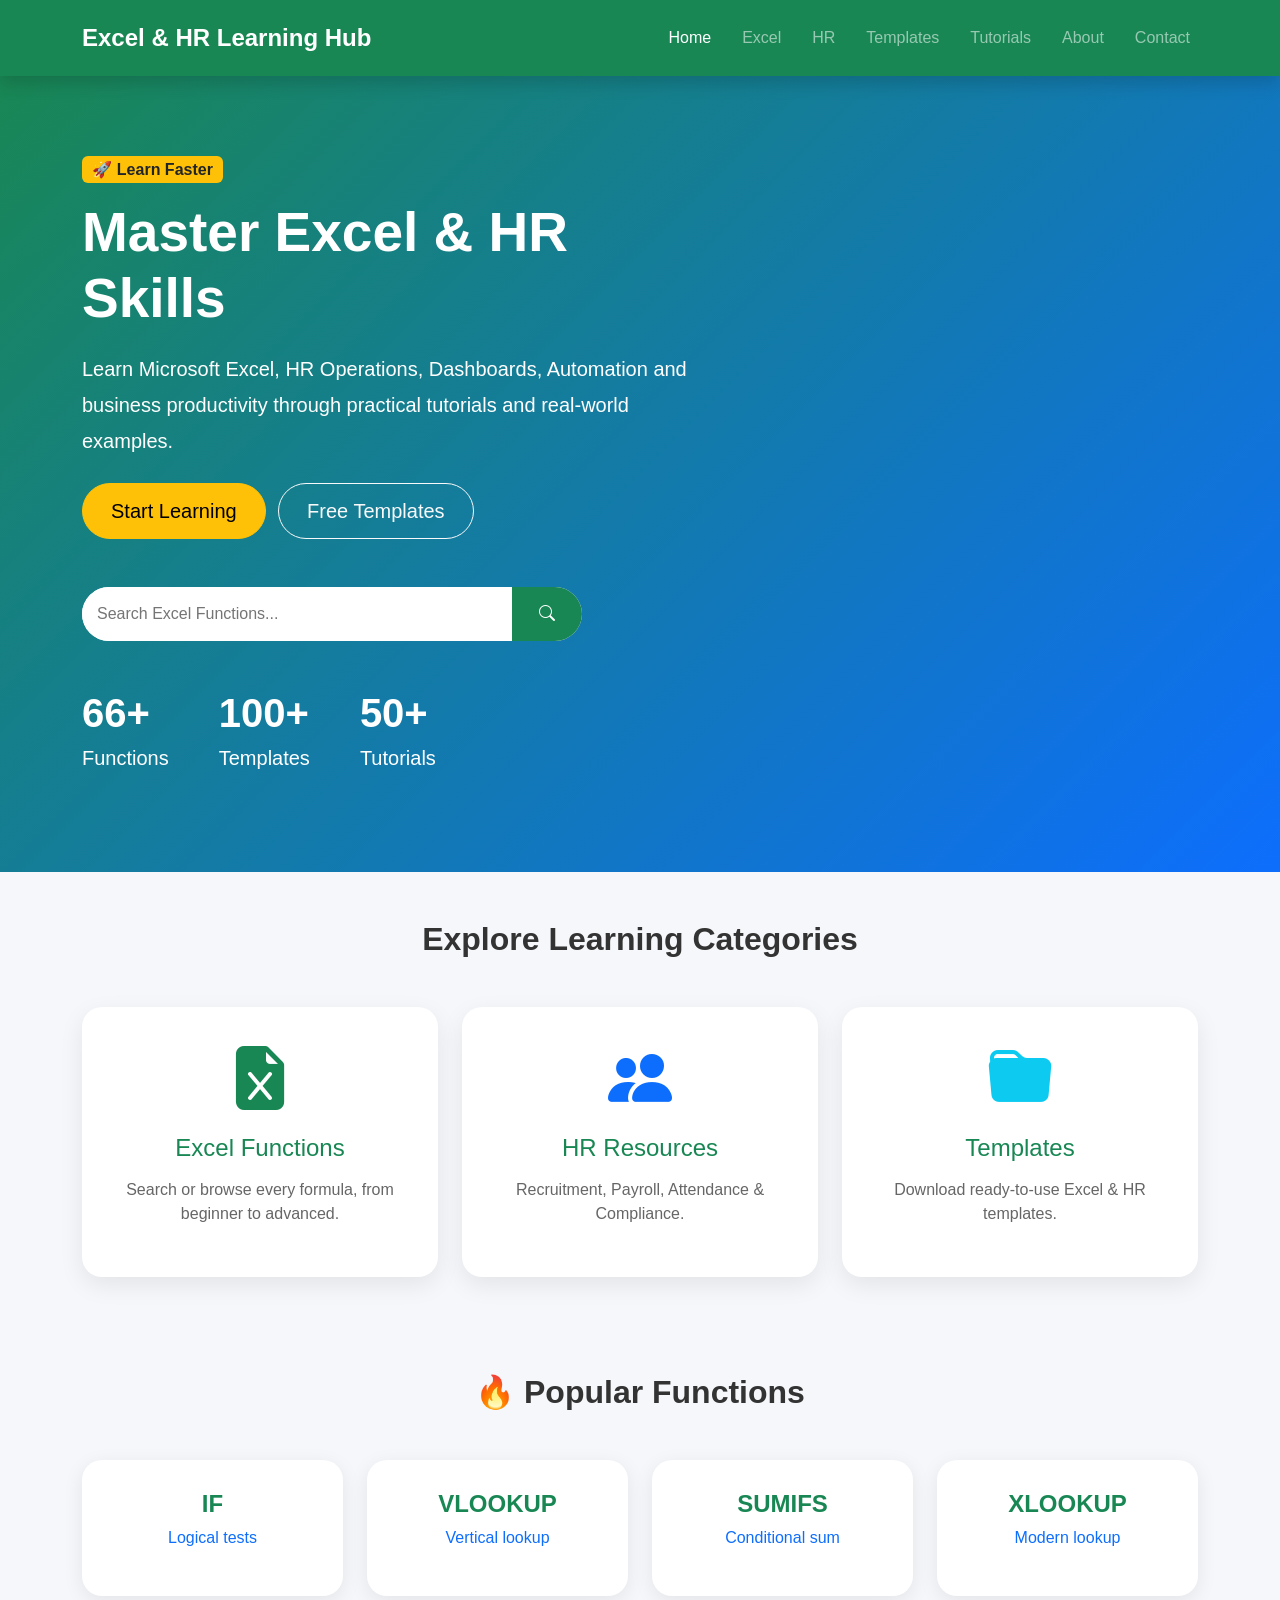
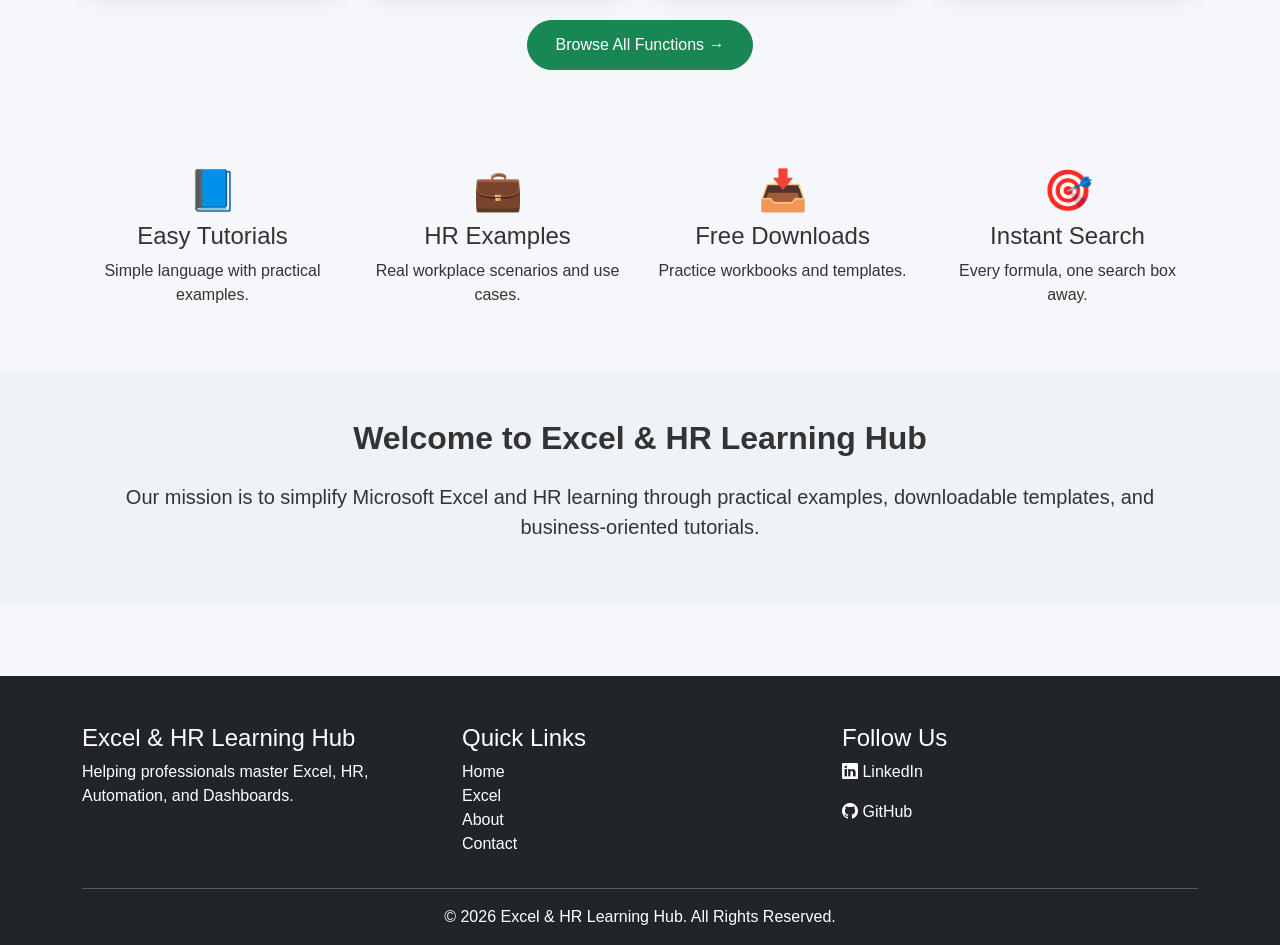
==== index.html @ 3c1ab61d "Add files via upload" ====
<!DOCTYPE html>
<html lang="en">

<head>
    <meta charset="UTF-8">
    <meta name="viewport" content="width=device-width, initial-scale=1.0">

    <title>Excel & HR Learning Hub</title>

    <meta name="description"
        content="Learn Microsoft Excel, HR Operations, Automation, Dashboards and Business Productivity.">

    <link href="https://cdn.jsdelivr.net/npm/bootstrap@5.3.3/dist/css/bootstrap.min.css" rel="stylesheet">
    <link href="https://cdn.jsdelivr.net/npm/bootstrap-icons@1.11.3/font/bootstrap-icons.min.css" rel="stylesheet">
    <link rel="stylesheet" href="css/style.css">
</head>

<body>

<div id="progressBar"></div>

<!-- ===================== NAVBAR ===================== -->
<nav class="navbar navbar-expand-lg navbar-dark bg-success shadow sticky-top">
    <div class="container">
        <a class="navbar-brand d-flex align-items-center fw-bold" href="index.html">
            Excel & HR Learning Hub
        </a>
        <button class="navbar-toggler" type="button" data-bs-toggle="collapse" data-bs-target="#navbarMenu">
            <span class="navbar-toggler-icon"></span>
        </button>
        <div class="collapse navbar-collapse" id="navbarMenu">
            <ul class="navbar-nav ms-auto">
                <li class="nav-item"><a class="nav-link active" href="index.html">Home</a></li>
                <li class="nav-item"><a class="nav-link" href="excel.html">Excel</a></li>
                <li class="nav-item"><a class="nav-link" href="hr.html">HR</a></li>
                <li class="nav-item"><a class="nav-link" href="templates.html">Templates</a></li>
                <li class="nav-item"><a class="nav-link" href="tutorials.html">Tutorials</a></li>
                <li class="nav-item"><a class="nav-link" href="about.html">About</a></li>
                <li class="nav-item"><a class="nav-link" href="contact.html">Contact</a></li>
            </ul>
        </div>
    </div>
</nav>

<!-- ===================== HERO ===================== -->
<section class="hero">
    <div class="container">
        <div class="row align-items-center">
            <div class="col-lg-7">
                <span class="badge bg-warning text-dark mb-3 fs-6">🚀 Learn Faster</span>
                <h1 class="display-4 fw-bold">Master Excel & HR Skills</h1>
                <p class="lead mt-3">
                    Learn Microsoft Excel, HR Operations, Dashboards, Automation and business
                    productivity through practical tutorials and real-world examples.
                </p>
                <div class="mt-4">
                    <a href="excel.html" class="btn btn-warning btn-lg me-2">Start Learning</a>
                    <a href="templates.html" class="btn btn-outline-light btn-lg">Free Templates</a>
                </div>

                <div class="search-box mt-5">
                    <input id="searchBox" type="text" placeholder="Search Excel Functions...">
                    <button onclick="searchSite()"><i class="bi bi-search"></i></button>
                </div>

                <div class="stats mt-5">
                    <div><h2>66+</h2><p>Functions</p></div>
                    <div><h2>100+</h2><p>Templates</p></div>
                    <div><h2>50+</h2><p>Tutorials</p></div>
                </div>
            </div>
        </div>
    </div>
</section>

<!-- ===================== CATEGORIES ===================== -->
<section class="container py-5">
    <h2 class="text-center mb-5">Explore Learning Categories</h2>
    <div class="row g-4">
        <div class="col-md-4">
            <a href="excel.html" class="text-decoration-none">
                <div class="feature-card">
                    <i class="bi bi-file-earmark-excel-fill display-3 text-success"></i>
                    <h3 class="mt-3">Excel Functions</h3>
                    <p>Search or browse every formula, from beginner to advanced.</p>
                </div>
            </a>
        </div>
        <div class="col-md-4">
            <a href="hr.html" class="text-decoration-none">
                <div class="feature-card">
                    <i class="bi bi-people-fill display-3 text-primary"></i>
                    <h3 class="mt-3">HR Resources</h3>
                    <p>Recruitment, Payroll, Attendance & Compliance.</p>
                </div>
            </a>
        </div>
        <div class="col-md-4">
            <a href="templates.html" class="text-decoration-none">
                <div class="feature-card">
                    <i class="bi bi-folder-fill display-3 text-info"></i>
                    <h3 class="mt-3">Templates</h3>
                    <p>Download ready-to-use Excel & HR templates.</p>
                </div>
            </a>
        </div>
    </div>
</section>

<!-- ===================== POPULAR FUNCTIONS ===================== -->
<section class="container py-5">
    <h2 class="text-center mb-5">🔥 Popular Functions</h2>
    <div class="row g-4" id="homePopularGrid">
        <div class="col-md-3 col-6"><a href="excel.html#IF" class="text-decoration-none"><div class="formula-card"><h4>IF</h4><p>Logical tests</p></div></a></div>
        <div class="col-md-3 col-6"><a href="excel.html#VLOOKUP" class="text-decoration-none"><div class="formula-card"><h4>VLOOKUP</h4><p>Vertical lookup</p></div></a></div>
        <div class="col-md-3 col-6"><a href="excel.html#SUMIFS" class="text-decoration-none"><div class="formula-card"><h4>SUMIFS</h4><p>Conditional sum</p></div></a></div>
        <div class="col-md-3 col-6"><a href="excel.html#XLOOKUP" class="text-decoration-none"><div class="formula-card"><h4>XLOOKUP</h4><p>Modern lookup</p></div></a></div>
    </div>
    <div class="text-center mt-4">
        <a href="excel.html" class="btn btn-success">Browse All Functions →</a>
    </div>
</section>

<!-- ===================== WHY US ===================== -->
<section class="container py-5">
    <div class="row text-center">
        <div class="col-md-3"><h1>📘</h1><h4>Easy Tutorials</h4><p>Simple language with practical examples.</p></div>
        <div class="col-md-3"><h1>💼</h1><h4>HR Examples</h4><p>Real workplace scenarios and use cases.</p></div>
        <div class="col-md-3"><h1>📥</h1><h4>Free Downloads</h4><p>Practice workbooks and templates.</p></div>
        <div class="col-md-3"><h1>🎯</h1><h4>Instant Search</h4><p>Every formula, one search box away.</p></div>
    </div>
</section>

<!-- ===================== ABOUT ===================== -->
<section class="bg-light py-5">
    <div class="container text-center">
        <h2 class="mb-4">Welcome to Excel & HR Learning Hub</h2>
        <p class="lead">
            Our mission is to simplify Microsoft Excel and HR learning through practical
            examples, downloadable templates, and business-oriented tutorials.
        </p>
    </div>
</section>

<!-- ===================== FOOTER ===================== -->
<footer class="text-white pt-5 pb-3">
    <div class="container">
        <div class="row">
            <div class="col-md-4">
                <h4>Excel & HR Learning Hub</h4>
                <p>Helping professionals master Excel, HR, Automation, and Dashboards.</p>
            </div>
            <div class="col-md-4">
                <h4>Quick Links</h4>
                <ul class="list-unstyled">
                    <li><a href="index.html" class="text-white">Home</a></li>
                    <li><a href="excel.html" class="text-white">Excel</a></li>
                    <li><a href="about.html" class="text-white">About</a></li>
                    <li><a href="contact.html" class="text-white">Contact</a></li>
                </ul>
            </div>
            <div class="col-md-4">
                <h4>Follow Us</h4>
                <p><i class="bi bi-linkedin"></i> LinkedIn</p>
                <p><i class="bi bi-github"></i> GitHub</p>
            </div>
        </div>
        <hr>
        <p class="text-center mb-0">© <span id="year"></span> Excel & HR Learning Hub. All Rights Reserved.</p>
    </div>
</footer>

<button id="topBtn" title="Back to top">↑</button>

<script src="https://cdn.jsdelivr.net/npm/bootstrap@5.3.3/dist/js/bootstrap.bundle.min.js"></script>
<script src="js/script.js"></script>

</body>
</html>
---- css/style.css ----
/* ===================================
   EXCEL & HR LEARNING HUB
   Stylesheet
=================================== */

* {
    margin: 0;
    padding: 0;
    box-sizing: border-box;
}

html {
    scroll-behavior: smooth;
}

body {
    font-family: Arial, Helvetica, sans-serif;
    background: #f5f7fa;
    color: #333;
}

/* ================= NAVBAR ================= */

.navbar {
    padding: 15px 0;
}

.navbar-brand {
    font-size: 24px;
}

.nav-link {
    font-weight: 500;
    margin-left: 15px;
}

.nav-link:hover {
    color: #ffc107 !important;
}

/* ================= HERO ================= */

.hero {
    background: linear-gradient(135deg, #198754, #0d6efd);
    color: white;
    padding: 80px 0;
}

.hero h1 {
    font-size: 55px;
    font-weight: bold;
    margin-bottom: 20px;
}

.hero p {
    font-size: 20px;
    line-height: 1.8;
}

.hero-image {
    width: 100%;
    max-width: 550px;
    border-radius: 20px;
    box-shadow: 0 15px 40px rgba(0, 0, 0, .3);
}

.hero.hero-sm {
    padding: 50px 0;
}

.hero.hero-sm h1 {
    font-size: 40px;
}

/* ================= BUTTONS ================= */

.btn {
    border-radius: 30px;
    padding: 12px 28px;
    transition: .3s;
}

.btn:hover {
    transform: translateY(-3px);
}

.btn-sm {
    padding: 8px 18px;
}

/* ================= SEARCH ================= */

.search-box {
    display: flex;
    background: white;
    border-radius: 50px;
    overflow: hidden;
    max-width: 500px;
}

.search-box input {
    flex: 1;
    border: none;
    outline: none;
    padding: 15px;
    font-size: 16px;
}

.search-box button {
    width: 70px;
    border: none;
    background: #198754;
    color: white;
    cursor: pointer;
    transition: .3s;
}

.search-box button:hover {
    background: #145c32;
}

/* ================= STATS ================= */

.stats {
    display: flex;
    gap: 50px;
    margin-top: 40px;
}

.stats h2 {
    font-size: 40px;
    font-weight: bold;
}

.stats p {
    margin-top: -5px;
}

/* ================= SECTION TITLE ================= */

section h2 {
    font-weight: bold;
}

/* ================= FEATURE CARD ================= */

.feature-card {
    background: white;
    padding: 35px;
    border-radius: 20px;
    text-align: center;
    height: 100%;
    transition: .4s;
    box-shadow: 0 8px 25px rgba(0, 0, 0, .08);
}

.feature-card:hover {
    transform: translateY(-10px);
    box-shadow: 0 15px 35px rgba(0, 0, 0, .15);
}

.feature-card i {
    margin-bottom: 20px;
}

.feature-card h3 {
    font-size: 24px;
    margin-top: 20px;
    color: #198754;
}

.feature-card p {
    margin-top: 15px;
    color: #666;
}

/* ================= FORMULA CARD ================= */

.formula-card {
    background: white;
    border-radius: 20px;
    padding: 30px;
    text-align: center;
    transition: .3s;
    box-shadow: 0 5px 20px rgba(0, 0, 0, .08);
    height: 100%;
    cursor: pointer;
    border: none;
    width: 100%;
    display: block;
}

.formula-card:hover {
    transform: translateY(-8px);
}

.formula-card h4 {
    color: #198754;
    font-weight: bold;
}

/* ================= ABOUT / LIGHT SECTION ================= */

.bg-light {
    background: #eef3f7 !important;
}

/* ================= FOOTER ================= */

footer {
    background: #212529;
    margin-top: 70px;
}

footer a {
    text-decoration: none;
}

footer a:hover {
    color: #ffc107 !important;
    text-decoration: underline;
}

/* ================= IMAGE ================= */

img {
    max-width: 100%;
}

/* ================= ANIMATION ================= */

.feature-card,
.formula-card,
.hero-image {
    animation: fadeUp 0.6s ease;
}

@keyframes fadeUp {
    from {
        opacity: 0;
        transform: translateY(30px);
    }
    to {
        opacity: 1;
        transform: translateY(0);
    }
}

@media (prefers-reduced-motion: reduce) {
    html { scroll-behavior: auto; }
    .feature-card, .formula-card, .hero-image { animation: none; }
}

/* ================= SIDEBAR ================= */

.sidebar {
    background: #ffffff;
    border-radius: 15px;
    padding: 25px;
    box-shadow: 0 5px 20px rgba(0, 0, 0, .08);
    position: sticky;
    top: 90px;
}

.sidebar h6 {
    color: #198754;
    margin-bottom: 12px;
    font-weight: bold;
    font-size: 13px;
    text-transform: uppercase;
    letter-spacing: .04em;
}

.sidebar ul {
    list-style: none;
    padding-left: 0;
    margin-bottom: 22px;
}

.sidebar li { padding: 2px 0; }

.sidebar a {
    display: block;
    padding: 6px 10px;
    border-radius: 8px;
    text-decoration: none;
    color: #333;
    font-weight: 500;
    font-size: 14.5px;
    transition: .2s;
}

.sidebar a:hover {
    background: #198754;
    color: #fff;
    padding-left: 16px;
}

.sidebar a.active {
    background: #198754;
    color: #fff;
    font-weight: 600;
}

/* ================= BREADCRUMB ================= */

.breadcrumb {
    background: #ffffff;
    padding: 12px 20px;
    border-radius: 10px;
    box-shadow: 0 3px 10px rgba(0, 0, 0, .08);
}

.breadcrumb a {
    text-decoration: none;
    color: #198754;
    font-weight: 600;
}

.breadcrumb-item.active {
    color: #666;
}

/* ================= PROGRESS BAR ================= */

#progressBar {
    position: fixed;
    top: 0;
    left: 0;
    height: 4px;
    width: 0;
    background: #ffc107;
    z-index: 9999;
    transition: .1s;
}

/* ================= BACK TO TOP ================= */

#topBtn {
    display: none;
    position: fixed;
    bottom: 25px;
    right: 25px;
    width: 50px;
    height: 50px;
    border: none;
    border-radius: 50%;
    background: #198754;
    color: #fff;
    font-size: 22px;
    cursor: pointer;
    box-shadow: 0 5px 15px rgba(0, 0, 0, .25);
    z-index: 9999;
    transition: .3s;
}

#topBtn:hover {
    transform: translateY(-5px);
    background: #146c43;
}

/* ================= FORMULA SEARCH RESULTS ================= */

.match-list {
    background: #fff;
    border-radius: 15px;
    box-shadow: 0 5px 20px rgba(0, 0, 0, .08);
    overflow: hidden;
}

.match-list button {
    width: 100%;
    text-align: left;
    background: none;
    border: none;
    border-bottom: 1px solid #eee;
    padding: 16px 20px;
    display: flex;
    align-items: baseline;
    gap: 14px;
    cursor: pointer;
}

.match-list button:last-child { border-bottom: none; }

.match-list button:hover { background: #f3faf5; }

.match-list .m-formula {
    font-weight: 700;
    color: #198754;
    min-width: 130px;
    font-family: "Courier New", monospace;
}

.match-list .m-description {
    color: #555;
    font-size: 14.5px;
}

/* ================= FORMULA DETAIL ================= */

.level-badge {
    font-size: 11px;
    font-weight: 700;
    text-transform: uppercase;
    letter-spacing: .04em;
    padding: 4px 10px;
    border-radius: 999px;
}

.level-badge.level-beginner { background: #d7f2e3; color: #198754; }
.level-badge.level-intermediate { background: #dbe8fb; color: #0d6efd; }
.level-badge.level-advanced { background: #ece2f8; color: #6f42c1; }
.category-badge {
    font-size: 11px;
    font-weight: 600;
    padding: 4px 10px;
    border-radius: 999px;
    background: #eef1f0;
    color: #555;
}

.syntax-box {
    background: #f8f9fa;
    border: 1px solid #e2e5e0;
    border-radius: 12px;
    padding: 14px 18px;
    display: flex;
    justify-content: space-between;
    align-items: center;
    gap: 14px;
    margin: 18px 0 28px;
    flex-wrap: wrap;
}

.syntax-box code {
    font-size: 16px;
    font-weight: 600;
    color: #198754;
    overflow-x: auto;
}

.arg-table th {
    background: #198754;
    color: #fff;
    width: 190px;
}

.example-block {
    background: #eafaf0;
    border: 1px solid #cdeedb;
    border-left: 4px solid #198754;
    border-radius: 10px;
    padding: 14px 18px;
    margin-bottom: 14px;
}

.example-block code {
    display: block;
    color: #146c43;
    font-weight: 600;
    margin-bottom: 6px;
}

.mistake-block {
    background: #fff8ec;
    border: 1px solid #f3e3bf;
    border-left: 4px solid #ffc107;
    border-radius: 10px;
    padding: 14px 18px;
}

.related-pill {
    display: inline-block;
    font-family: "Courier New", monospace;
    font-weight: 600;
    font-size: 13.5px;
    padding: 6px 14px;
    margin: 0 8px 8px 0;
    border-radius: 999px;
    border: 1px solid #ddd;
    background: #fff;
    color: #198754;
    cursor: pointer;
    transition: .2s;
}

.related-pill:hover {
    background: #198754;
    color: #fff;
}

.no-match-box {
    background: #fff;
    border-radius: 15px;
    padding: 30px;
    text-align: center;
    color: #777;
    box-shadow: 0 5px 20px rgba(0, 0, 0, .08);
}

/* ================= RESPONSIVE ================= */

@media (max-width: 991px) {
    .hero { text-align: center; }
    .hero h1 { font-size: 40px; }
    .stats { justify-content: center; }
    .search-box { margin: auto; }
    .sidebar { position: static; margin-bottom: 24px; }
}

@media (max-width: 768px) {
    .hero { padding: 60px 20px; }
    .hero h1 { font-size: 32px; }
    .stats { flex-direction: column; gap: 20px; text-align: center; }
    .navbar-brand { font-size: 20px; }
    .arg-table th { width: auto; }
}
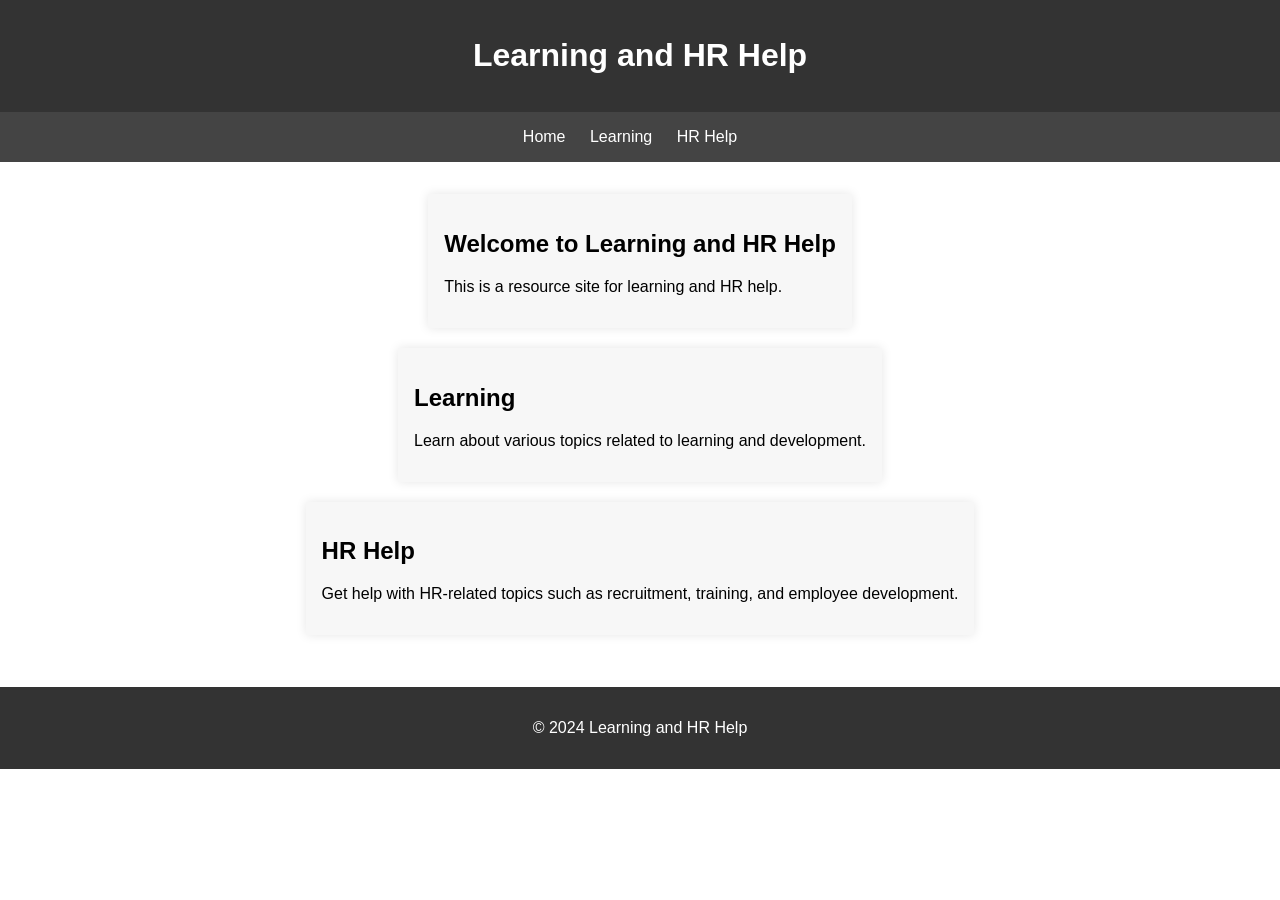
==== commit 54ab403d: "AI site improvements (2026-07-14)" ====
--- a/index.html
+++ b/index.html
@@ -1,179 +1,100 @@
 <!DOCTYPE html>
 <html lang="en">
-
 <head>
     <meta charset="UTF-8">
     <meta name="viewport" content="width=device-width, initial-scale=1.0">
-
-    <title>Excel & HR Learning Hub</title>
-
-    <meta name="description"
-        content="Learn Microsoft Excel, HR Operations, Automation, Dashboards and Business Productivity.">
-
-    <link href="https://cdn.jsdelivr.net/npm/bootstrap@5.3.3/dist/css/bootstrap.min.css" rel="stylesheet">
-    <link href="https://cdn.jsdelivr.net/npm/bootstrap-icons@1.11.3/font/bootstrap-icons.min.css" rel="stylesheet">
-    <link rel="stylesheet" href="css/style.css">
+    <title>Learning and HR Help</title>
+    <meta name="description" content="A resource site for learning and HR help">
+    <meta property="og:title" content="Learning and HR Help">
+    <meta property="og:description" content="A resource site for learning and HR help">
+    <meta property="og:url" content="https://example.com">
+    <meta property="og:image" content="https://example.com/image.jpg">
+    <style>
+        body {
+            font-family: Arial, sans-serif;
+            margin: 0;
+            padding: 0;
+        }
+        header {
+            background-color: #333;
+            color: #fff;
+            padding: 1em;
+            text-align: center;
+        }
+        nav {
+            background-color: #444;
+            padding: 1em;
+            text-align: center;
+        }
+        nav ul {
+            list-style: none;
+            margin: 0;
+            padding: 0;
+        }
+        nav li {
+            display: inline-block;
+            margin-right: 20px;
+        }
+        nav a {
+            color: #fff;
+            text-decoration: none;
+        }
+        main {
+            display: flex;
+            flex-direction: column;
+            align-items: center;
+            padding: 2em;
+        }
+        section {
+            background-color: #f7f7f7;
+            padding: 1em;
+            margin-bottom: 20px;
+            box-shadow: 0 0 10px rgba(0, 0, 0, 0.1);
+        }
+        footer {
+            background-color: #333;
+            color: #fff;
+            padding: 1em;
+            text-align: center;
+            clear: both;
+        }
+        @media only screen and (max-width: 768px) {
+            main {
+                flex-direction: column;
+            }
+            section {
+                margin-bottom: 10px;
+            }
+        }
+    </style>
 </head>
-
 <body>
-
-<div id="progressBar"></div>
-
-<!-- ===================== NAVBAR ===================== -->
-<nav class="navbar navbar-expand-lg navbar-dark bg-success shadow sticky-top">
-    <div class="container">
-        <a class="navbar-brand d-flex align-items-center fw-bold" href="index.html">
-            Excel & HR Learning Hub
-        </a>
-        <button class="navbar-toggler" type="button" data-bs-toggle="collapse" data-bs-target="#navbarMenu">
-            <span class="navbar-toggler-icon"></span>
-        </button>
-        <div class="collapse navbar-collapse" id="navbarMenu">
-            <ul class="navbar-nav ms-auto">
-                <li class="nav-item"><a class="nav-link active" href="index.html">Home</a></li>
-                <li class="nav-item"><a class="nav-link" href="excel.html">Excel</a></li>
-                <li class="nav-item"><a class="nav-link" href="hr.html">HR</a></li>
-                <li class="nav-item"><a class="nav-link" href="templates.html">Templates</a></li>
-                <li class="nav-item"><a class="nav-link" href="tutorials.html">Tutorials</a></li>
-                <li class="nav-item"><a class="nav-link" href="about.html">About</a></li>
-                <li class="nav-item"><a class="nav-link" href="contact.html">Contact</a></li>
-            </ul>
-        </div>
-    </div>
-</nav>
-
-<!-- ===================== HERO ===================== -->
-<section class="hero">
-    <div class="container">
-        <div class="row align-items-center">
-            <div class="col-lg-7">
-                <span class="badge bg-warning text-dark mb-3 fs-6">🚀 Learn Faster</span>
-                <h1 class="display-4 fw-bold">Master Excel & HR Skills</h1>
-                <p class="lead mt-3">
-                    Learn Microsoft Excel, HR Operations, Dashboards, Automation and business
-                    productivity through practical tutorials and real-world examples.
-                </p>
-                <div class="mt-4">
-                    <a href="excel.html" class="btn btn-warning btn-lg me-2">Start Learning</a>
-                    <a href="templates.html" class="btn btn-outline-light btn-lg">Free Templates</a>
-                </div>
-
-                <div class="search-box mt-5">
-                    <input id="searchBox" type="text" placeholder="Search Excel Functions...">
-                    <button onclick="searchSite()"><i class="bi bi-search"></i></button>
-                </div>
-
-                <div class="stats mt-5">
-                    <div><h2>66+</h2><p>Functions</p></div>
-                    <div><h2>100+</h2><p>Templates</p></div>
-                    <div><h2>50+</h2><p>Tutorials</p></div>
-                </div>
-            </div>
-        </div>
-    </div>
-</section>
-
-<!-- ===================== CATEGORIES ===================== -->
-<section class="container py-5">
-    <h2 class="text-center mb-5">Explore Learning Categories</h2>
-    <div class="row g-4">
-        <div class="col-md-4">
-            <a href="excel.html" class="text-decoration-none">
-                <div class="feature-card">
-                    <i class="bi bi-file-earmark-excel-fill display-3 text-success"></i>
-                    <h3 class="mt-3">Excel Functions</h3>
-                    <p>Search or browse every formula, from beginner to advanced.</p>
-                </div>
-            </a>
-        </div>
-        <div class="col-md-4">
-            <a href="hr.html" class="text-decoration-none">
-                <div class="feature-card">
-                    <i class="bi bi-people-fill display-3 text-primary"></i>
-                    <h3 class="mt-3">HR Resources</h3>
-                    <p>Recruitment, Payroll, Attendance & Compliance.</p>
-                </div>
-            </a>
-        </div>
-        <div class="col-md-4">
-            <a href="templates.html" class="text-decoration-none">
-                <div class="feature-card">
-                    <i class="bi bi-folder-fill display-3 text-info"></i>
-                    <h3 class="mt-3">Templates</h3>
-                    <p>Download ready-to-use Excel & HR templates.</p>
-                </div>
-            </a>
-        </div>
-    </div>
-</section>
-
-<!-- ===================== POPULAR FUNCTIONS ===================== -->
-<section class="container py-5">
-    <h2 class="text-center mb-5">🔥 Popular Functions</h2>
-    <div class="row g-4" id="homePopularGrid">
-        <div class="col-md-3 col-6"><a href="excel.html#IF" class="text-decoration-none"><div class="formula-card"><h4>IF</h4><p>Logical tests</p></div></a></div>
-        <div class="col-md-3 col-6"><a href="excel.html#VLOOKUP" class="text-decoration-none"><div class="formula-card"><h4>VLOOKUP</h4><p>Vertical lookup</p></div></a></div>
-        <div class="col-md-3 col-6"><a href="excel.html#SUMIFS" class="text-decoration-none"><div class="formula-card"><h4>SUMIFS</h4><p>Conditional sum</p></div></a></div>
-        <div class="col-md-3 col-6"><a href="excel.html#XLOOKUP" class="text-decoration-none"><div class="formula-card"><h4>XLOOKUP</h4><p>Modern lookup</p></div></a></div>
-    </div>
-    <div class="text-center mt-4">
-        <a href="excel.html" class="btn btn-success">Browse All Functions →</a>
-    </div>
-</section>
-
-<!-- ===================== WHY US ===================== -->
-<section class="container py-5">
-    <div class="row text-center">
-        <div class="col-md-3"><h1>📘</h1><h4>Easy Tutorials</h4><p>Simple language with practical examples.</p></div>
-        <div class="col-md-3"><h1>💼</h1><h4>HR Examples</h4><p>Real workplace scenarios and use cases.</p></div>
-        <div class="col-md-3"><h1>📥</h1><h4>Free Downloads</h4><p>Practice workbooks and templates.</p></div>
-        <div class="col-md-3"><h1>🎯</h1><h4>Instant Search</h4><p>Every formula, one search box away.</p></div>
-    </div>
-</section>
-
-<!-- ===================== ABOUT ===================== -->
-<section class="bg-light py-5">
-    <div class="container text-center">
-        <h2 class="mb-4">Welcome to Excel & HR Learning Hub</h2>
-        <p class="lead">
-            Our mission is to simplify Microsoft Excel and HR learning through practical
-            examples, downloadable templates, and business-oriented tutorials.
-        </p>
-    </div>
-</section>
-
-<!-- ===================== FOOTER ===================== -->
-<footer class="text-white pt-5 pb-3">
-    <div class="container">
-        <div class="row">
-            <div class="col-md-4">
-                <h4>Excel & HR Learning Hub</h4>
-                <p>Helping professionals master Excel, HR, Automation, and Dashboards.</p>
-            </div>
-            <div class="col-md-4">
-                <h4>Quick Links</h4>
-                <ul class="list-unstyled">
-                    <li><a href="index.html" class="text-white">Home</a></li>
-                    <li><a href="excel.html" class="text-white">Excel</a></li>
-                    <li><a href="about.html" class="text-white">About</a></li>
-                    <li><a href="contact.html" class="text-white">Contact</a></li>
-                </ul>
-            </div>
-            <div class="col-md-4">
-                <h4>Follow Us</h4>
-                <p><i class="bi bi-linkedin"></i> LinkedIn</p>
-                <p><i class="bi bi-github"></i> GitHub</p>
-            </div>
-        </div>
-        <hr>
-        <p class="text-center mb-0">© <span id="year"></span> Excel & HR Learning Hub. All Rights Reserved.</p>
-    </div>
-</footer>
-
-<button id="topBtn" title="Back to top">↑</button>
-
-<script src="https://cdn.jsdelivr.net/npm/bootstrap@5.3.3/dist/js/bootstrap.bundle.min.js"></script>
-<script src="js/script.js"></script>
-
+    <header>
+        <h1>Learning and HR Help</h1>
+    </header>
+    <nav>
+        <ul>
+            <li><a href="#">Home</a></li>
+            <li><a href="#">Learning</a></li>
+            <li><a href="#">HR Help</a></li>
+        </ul>
+    </nav>
+    <main>
+        <section>
+            <h2>Welcome to Learning and HR Help</h2>
+            <p>This is a resource site for learning and HR help.</p>
+        </section>
+        <section>
+            <h2>Learning</h2>
+            <p>Learn about various topics related to learning and development.</p>
+        </section>
+        <section>
+            <h2>HR Help</h2>
+            <p>Get help with HR-related topics such as recruitment, training, and employee development.</p>
+        </section>
+    </main>
+    <footer>
+        <p>&copy; 2024 Learning and HR Help</p>
+    </footer>
 </body>
-</html>
+</html>
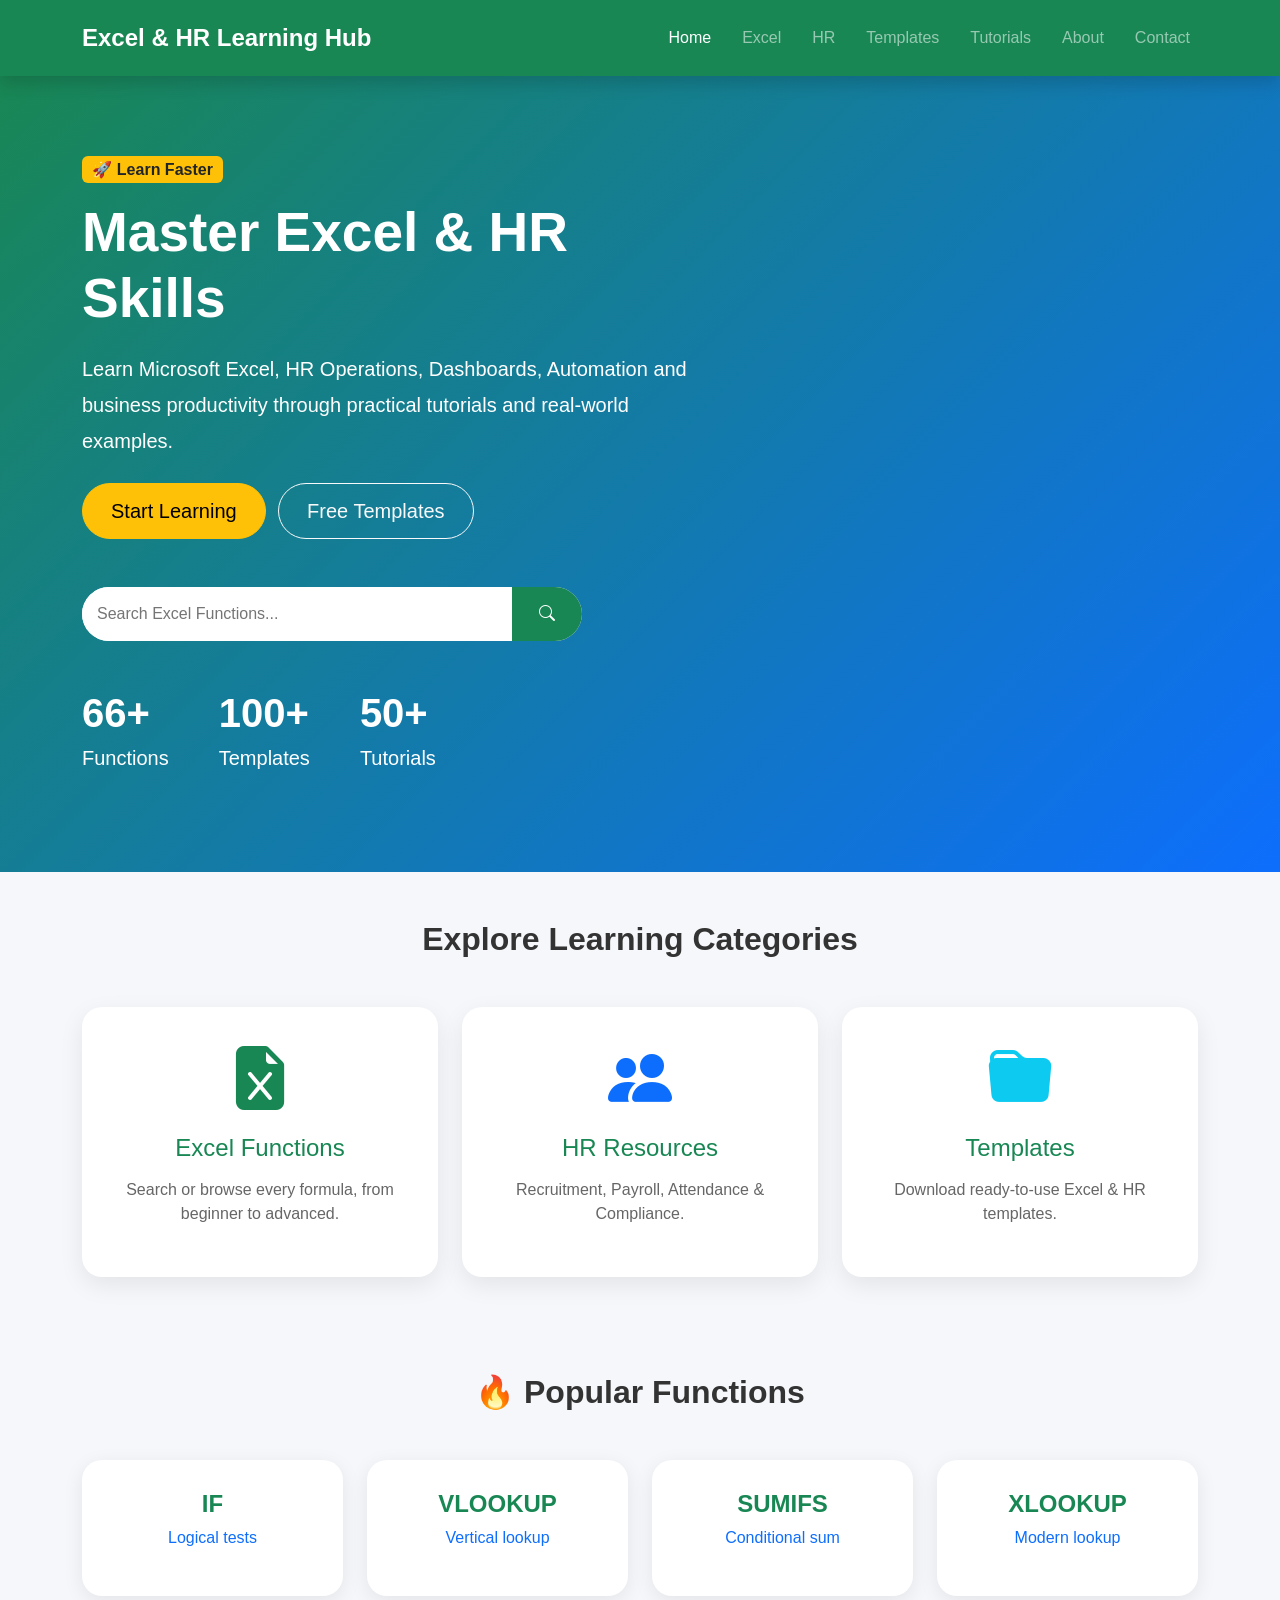
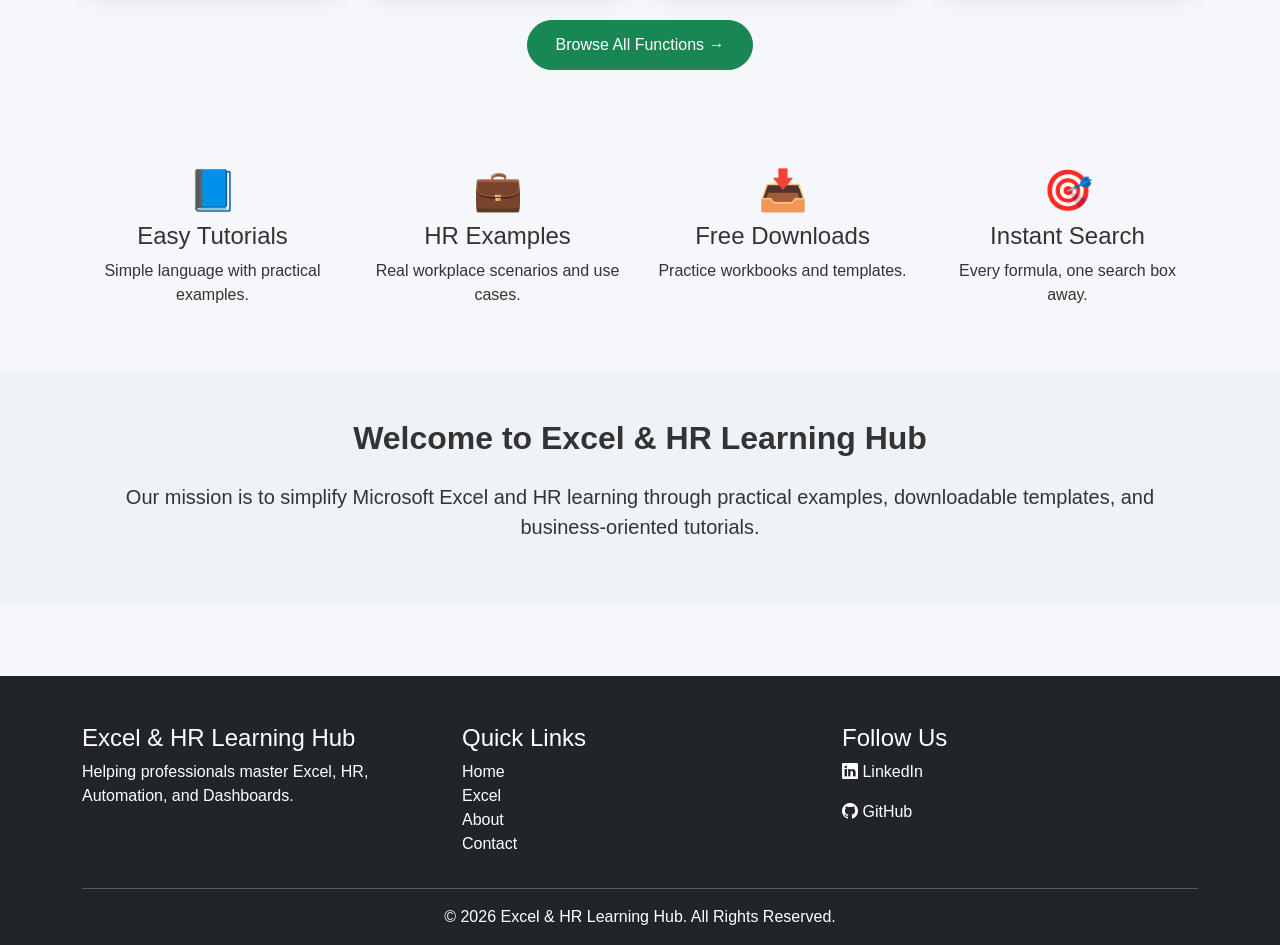
==== commit 2cc033cc: "Update index.html" ====
--- a/index.html
+++ b/index.html
@@ -1,100 +1,179 @@
 <!DOCTYPE html>
 <html lang="en">
+
 <head>
     <meta charset="UTF-8">
     <meta name="viewport" content="width=device-width, initial-scale=1.0">
-    <title>Learning and HR Help</title>
-    <meta name="description" content="A resource site for learning and HR help">
-    <meta property="og:title" content="Learning and HR Help">
-    <meta property="og:description" content="A resource site for learning and HR help">
-    <meta property="og:url" content="https://example.com">
-    <meta property="og:image" content="https://example.com/image.jpg">
-    <style>
-        body {
-            font-family: Arial, sans-serif;
-            margin: 0;
-            padding: 0;
-        }
-        header {
-            background-color: #333;
-            color: #fff;
-            padding: 1em;
-            text-align: center;
-        }
-        nav {
-            background-color: #444;
-            padding: 1em;
-            text-align: center;
-        }
-        nav ul {
-            list-style: none;
-            margin: 0;
-            padding: 0;
-        }
-        nav li {
-            display: inline-block;
-            margin-right: 20px;
-        }
-        nav a {
-            color: #fff;
-            text-decoration: none;
-        }
-        main {
-            display: flex;
-            flex-direction: column;
-            align-items: center;
-            padding: 2em;
-        }
-        section {
-            background-color: #f7f7f7;
-            padding: 1em;
-            margin-bottom: 20px;
-            box-shadow: 0 0 10px rgba(0, 0, 0, 0.1);
-        }
-        footer {
-            background-color: #333;
-            color: #fff;
-            padding: 1em;
-            text-align: center;
-            clear: both;
-        }
-        @media only screen and (max-width: 768px) {
-            main {
-                flex-direction: column;
-            }
-            section {
-                margin-bottom: 10px;
-            }
-        }
-    </style>
+
+    <title>Excel & HR Learning Hub</title>
+
+    <meta name="description"
+        content="Learn Microsoft Excel, HR Operations, Automation, Dashboards and Business Productivity.">
+
+    <link href="https://cdn.jsdelivr.net/npm/bootstrap@5.3.3/dist/css/bootstrap.min.css" rel="stylesheet">
+    <link href="https://cdn.jsdelivr.net/npm/bootstrap-icons@1.11.3/font/bootstrap-icons.min.css" rel="stylesheet">
+    <link rel="stylesheet" href="css/style.css">
 </head>
+
 <body>
-    <header>
-        <h1>Learning and HR Help</h1>
-    </header>
-    <nav>
-        <ul>
-            <li><a href="#">Home</a></li>
-            <li><a href="#">Learning</a></li>
-            <li><a href="#">HR Help</a></li>
-        </ul>
-    </nav>
-    <main>
-        <section>
-            <h2>Welcome to Learning and HR Help</h2>
-            <p>This is a resource site for learning and HR help.</p>
-        </section>
-        <section>
-            <h2>Learning</h2>
-            <p>Learn about various topics related to learning and development.</p>
-        </section>
-        <section>
-            <h2>HR Help</h2>
-            <p>Get help with HR-related topics such as recruitment, training, and employee development.</p>
-        </section>
-    </main>
-    <footer>
-        <p>&copy; 2024 Learning and HR Help</p>
-    </footer>
+
+<div id="progressBar"></div>
+
+<!-- ===================== NAVBAR ===================== -->
+<nav class="navbar navbar-expand-lg navbar-dark bg-success shadow sticky-top">
+    <div class="container">
+        <a class="navbar-brand d-flex align-items-center fw-bold" href="index.html">
+            Excel & HR Learning Hub
+        </a>
+        <button class="navbar-toggler" type="button" data-bs-toggle="collapse" data-bs-target="#navbarMenu">
+            <span class="navbar-toggler-icon"></span>
+        </button>
+        <div class="collapse navbar-collapse" id="navbarMenu">
+            <ul class="navbar-nav ms-auto">
+                <li class="nav-item"><a class="nav-link active" href="index.html">Home</a></li>
+                <li class="nav-item"><a class="nav-link" href="excel.html">Excel</a></li>
+                <li class="nav-item"><a class="nav-link" href="hr.html">HR</a></li>
+                <li class="nav-item"><a class="nav-link" href="templates.html">Templates</a></li>
+                <li class="nav-item"><a class="nav-link" href="tutorials.html">Tutorials</a></li>
+                <li class="nav-item"><a class="nav-link" href="about.html">About</a></li>
+                <li class="nav-item"><a class="nav-link" href="contact.html">Contact</a></li>
+            </ul>
+        </div>
+    </div>
+</nav>
+
+<!-- ===================== HERO ===================== -->
+<section class="hero">
+    <div class="container">
+        <div class="row align-items-center">
+            <div class="col-lg-7">
+                <span class="badge bg-warning text-dark mb-3 fs-6">🚀 Learn Faster</span>
+                <h1 class="display-4 fw-bold">Master Excel & HR Skills</h1>
+                <p class="lead mt-3">
+                    Learn Microsoft Excel, HR Operations, Dashboards, Automation and business
+                    productivity through practical tutorials and real-world examples.
+                </p>
+                <div class="mt-4">
+                    <a href="excel.html" class="btn btn-warning btn-lg me-2">Start Learning</a>
+                    <a href="templates.html" class="btn btn-outline-light btn-lg">Free Templates</a>
+                </div>
+
+                <div class="search-box mt-5">
+                    <input id="searchBox" type="text" placeholder="Search Excel Functions...">
+                    <button onclick="searchSite()"><i class="bi bi-search"></i></button>
+                </div>
+
+                <div class="stats mt-5">
+                    <div><h2>66+</h2><p>Functions</p></div>
+                    <div><h2>100+</h2><p>Templates</p></div>
+                    <div><h2>50+</h2><p>Tutorials</p></div>
+                </div>
+            </div>
+        </div>
+    </div>
+</section>
+
+<!-- ===================== CATEGORIES ===================== -->
+<section class="container py-5">
+    <h2 class="text-center mb-5">Explore Learning Categories</h2>
+    <div class="row g-4">
+        <div class="col-md-4">
+            <a href="excel.html" class="text-decoration-none">
+                <div class="feature-card">
+                    <i class="bi bi-file-earmark-excel-fill display-3 text-success"></i>
+                    <h3 class="mt-3">Excel Functions</h3>
+                    <p>Search or browse every formula, from beginner to advanced.</p>
+                </div>
+            </a>
+        </div>
+        <div class="col-md-4">
+            <a href="hr.html" class="text-decoration-none">
+                <div class="feature-card">
+                    <i class="bi bi-people-fill display-3 text-primary"></i>
+                    <h3 class="mt-3">HR Resources</h3>
+                    <p>Recruitment, Payroll, Attendance & Compliance.</p>
+                </div>
+            </a>
+        </div>
+        <div class="col-md-4">
+            <a href="templates.html" class="text-decoration-none">
+                <div class="feature-card">
+                    <i class="bi bi-folder-fill display-3 text-info"></i>
+                    <h3 class="mt-3">Templates</h3>
+                    <p>Download ready-to-use Excel & HR templates.</p>
+                </div>
+            </a>
+        </div>
+    </div>
+</section>
+
+<!-- ===================== POPULAR FUNCTIONS ===================== -->
+<section class="container py-5">
+    <h2 class="text-center mb-5">🔥 Popular Functions</h2>
+    <div class="row g-4" id="homePopularGrid">
+        <div class="col-md-3 col-6"><a href="excel.html#IF" class="text-decoration-none"><div class="formula-card"><h4>IF</h4><p>Logical tests</p></div></a></div>
+        <div class="col-md-3 col-6"><a href="excel.html#VLOOKUP" class="text-decoration-none"><div class="formula-card"><h4>VLOOKUP</h4><p>Vertical lookup</p></div></a></div>
+        <div class="col-md-3 col-6"><a href="excel.html#SUMIFS" class="text-decoration-none"><div class="formula-card"><h4>SUMIFS</h4><p>Conditional sum</p></div></a></div>
+        <div class="col-md-3 col-6"><a href="excel.html#XLOOKUP" class="text-decoration-none"><div class="formula-card"><h4>XLOOKUP</h4><p>Modern lookup</p></div></a></div>
+    </div>
+    <div class="text-center mt-4">
+        <a href="excel.html" class="btn btn-success">Browse All Functions →</a>
+    </div>
+</section>
+
+<!-- ===================== WHY US ===================== -->
+<section class="container py-5">
+    <div class="row text-center">
+        <div class="col-md-3"><h1>📘</h1><h4>Easy Tutorials</h4><p>Simple language with practical examples.</p></div>
+        <div class="col-md-3"><h1>💼</h1><h4>HR Examples</h4><p>Real workplace scenarios and use cases.</p></div>
+        <div class="col-md-3"><h1>📥</h1><h4>Free Downloads</h4><p>Practice workbooks and templates.</p></div>
+        <div class="col-md-3"><h1>🎯</h1><h4>Instant Search</h4><p>Every formula, one search box away.</p></div>
+    </div>
+</section>
+
+<!-- ===================== ABOUT ===================== -->
+<section class="bg-light py-5">
+    <div class="container text-center">
+        <h2 class="mb-4">Welcome to Excel & HR Learning Hub</h2>
+        <p class="lead">
+            Our mission is to simplify Microsoft Excel and HR learning through practical
+            examples, downloadable templates, and business-oriented tutorials.
+        </p>
+    </div>
+</section>
+
+<!-- ===================== FOOTER ===================== -->
+<footer class="text-white pt-5 pb-3">
+    <div class="container">
+        <div class="row">
+            <div class="col-md-4">
+                <h4>Excel & HR Learning Hub</h4>
+                <p>Helping professionals master Excel, HR, Automation, and Dashboards.</p>
+            </div>
+            <div class="col-md-4">
+                <h4>Quick Links</h4>
+                <ul class="list-unstyled">
+                    <li><a href="index.html" class="text-white">Home</a></li>
+                    <li><a href="excel.html" class="text-white">Excel</a></li>
+                    <li><a href="about.html" class="text-white">About</a></li>
+                    <li><a href="contact.html" class="text-white">Contact</a></li>
+                </ul>
+            </div>
+            <div class="col-md-4">
+                <h4>Follow Us</h4>
+                <p><i class="bi bi-linkedin"></i> LinkedIn</p>
+                <p><i class="bi bi-github"></i> GitHub</p>
+            </div>
+        </div>
+        <hr>
+        <p class="text-center mb-0">© <span id="year"></span> Excel & HR Learning Hub. All Rights Reserved.</p>
+    </div>
+</footer>
+
+<button id="topBtn" title="Back to top">↑</button>
+
+<script src="https://cdn.jsdelivr.net/npm/bootstrap@5.3.3/dist/js/bootstrap.bundle.min.js"></script>
+<script src="js/script.js"></script>
+
 </body>
-</html>+</html>
--- a/css/style.css
+++ b/css/style.css
@@ -0,0 +1,595 @@
+/* ===================================
+   EXCEL & HR LEARNING HUB
+   Stylesheet
+=================================== */
+
+* {
+    margin: 0;
+    padding: 0;
+    box-sizing: border-box;
+}
+
+html {
+    scroll-behavior: smooth;
+}
+
+body {
+    font-family: Arial, Helvetica, sans-serif;
+    background: #f5f7fa;
+    color: #333;
+}
+
+/* ================= NAVBAR ================= */
+
+.navbar {
+    padding: 15px 0;
+}
+
+.navbar-brand {
+    font-size: 24px;
+}
+
+.nav-link {
+    font-weight: 500;
+    margin-left: 15px;
+}
+
+.nav-link:hover {
+    color: #ffc107 !important;
+}
+
+/* ================= HERO ================= */
+
+.hero {
+    background: linear-gradient(135deg, #198754, #0d6efd);
+    color: white;
+    padding: 80px 0;
+}
+
+.hero h1 {
+    font-size: 55px;
+    font-weight: bold;
+    margin-bottom: 20px;
+}
+
+.hero p {
+    font-size: 20px;
+    line-height: 1.8;
+}
+
+.hero-image {
+    width: 100%;
+    max-width: 550px;
+    border-radius: 20px;
+    box-shadow: 0 15px 40px rgba(0, 0, 0, .3);
+}
+
+.hero.hero-sm {
+    padding: 50px 0;
+}
+
+.hero.hero-sm h1 {
+    font-size: 40px;
+}
+
+/* ================= BUTTONS ================= */
+
+.btn {
+    border-radius: 30px;
+    padding: 12px 28px;
+    transition: .3s;
+}
+
+.btn:hover {
+    transform: translateY(-3px);
+}
+
+.btn-sm {
+    padding: 8px 18px;
+}
+
+/* ================= SEARCH ================= */
+
+.search-box {
+    display: flex;
+    background: white;
+    border-radius: 50px;
+    overflow: hidden;
+    max-width: 500px;
+}
+
+.search-box input {
+    flex: 1;
+    border: none;
+    outline: none;
+    padding: 15px;
+    font-size: 16px;
+}
+
+.search-box button {
+    width: 70px;
+    border: none;
+    background: #198754;
+    color: white;
+    cursor: pointer;
+    transition: .3s;
+}
+
+.search-box button:hover {
+    background: #145c32;
+}
+
+/* ================= STATS ================= */
+
+.stats {
+    display: flex;
+    gap: 50px;
+    margin-top: 40px;
+}
+
+.stats h2 {
+    font-size: 40px;
+    font-weight: bold;
+}
+
+.stats p {
+    margin-top: -5px;
+}
+
+/* ================= SECTION TITLE ================= */
+
+section h2 {
+    font-weight: bold;
+}
+
+/* ================= FEATURE CARD ================= */
+
+.feature-card {
+    background: white;
+    padding: 35px;
+    border-radius: 20px;
+    text-align: center;
+    height: 100%;
+    transition: .4s;
+    box-shadow: 0 8px 25px rgba(0, 0, 0, .08);
+}
+
+.feature-card:hover {
+    transform: translateY(-10px);
+    box-shadow: 0 15px 35px rgba(0, 0, 0, .15);
+}
+
+.feature-card i {
+    margin-bottom: 20px;
+}
+
+.feature-card h3 {
+    font-size: 24px;
+    margin-top: 20px;
+    color: #198754;
+}
+
+.feature-card p {
+    margin-top: 15px;
+    color: #666;
+}
+
+/* ================= FORMULA CARD ================= */
+
+.formula-card {
+    background: white;
+    border-radius: 20px;
+    padding: 30px;
+    text-align: center;
+    transition: .3s;
+    box-shadow: 0 5px 20px rgba(0, 0, 0, .08);
+    height: 100%;
+    cursor: pointer;
+    border: none;
+    width: 100%;
+    display: block;
+}
+
+.formula-card:hover {
+    transform: translateY(-8px);
+}
+
+.formula-card h4 {
+    color: #198754;
+    font-weight: bold;
+}
+
+/* ================= ABOUT / LIGHT SECTION ================= */
+
+.bg-light {
+    background: #eef3f7 !important;
+}
+
+/* ================= FOOTER ================= */
+
+footer {
+    background: #212529;
+    margin-top: 70px;
+}
+
+footer a {
+    text-decoration: none;
+}
+
+footer a:hover {
+    color: #ffc107 !important;
+    text-decoration: underline;
+}
+
+/* ================= IMAGE ================= */
+
+img {
+    max-width: 100%;
+}
+
+/* ================= ANIMATION ================= */
+
+.feature-card,
+.formula-card,
+.hero-image {
+    animation: fadeUp 0.6s ease;
+}
+
+@keyframes fadeUp {
+    from {
+        opacity: 0;
+        transform: translateY(30px);
+    }
+    to {
+        opacity: 1;
+        transform: translateY(0);
+    }
+}
+
+@media (prefers-reduced-motion: reduce) {
+    html { scroll-behavior: auto; }
+    .feature-card, .formula-card, .hero-image { animation: none; }
+}
+
+/* ================= SIDEBAR ================= */
+
+.sidebar {
+    background: #ffffff;
+    border-radius: 15px;
+    padding: 25px;
+    box-shadow: 0 5px 20px rgba(0, 0, 0, .08);
+    position: sticky;
+    top: 90px;
+}
+
+.sidebar h6 {
+    color: #198754;
+    margin-bottom: 12px;
+    font-weight: bold;
+    font-size: 13px;
+    text-transform: uppercase;
+    letter-spacing: .04em;
+}
+
+.sidebar ul {
+    list-style: none;
+    padding-left: 0;
+    margin-bottom: 22px;
+}
+
+.sidebar li { padding: 2px 0; }
+
+.sidebar a {
+    display: block;
+    padding: 6px 10px;
+    border-radius: 8px;
+    text-decoration: none;
+    color: #333;
+    font-weight: 500;
+    font-size: 14.5px;
+    transition: .2s;
+}
+
+.sidebar a:hover {
+    background: #198754;
+    color: #fff;
+    padding-left: 16px;
+}
+
+.sidebar a.active {
+    background: #198754;
+    color: #fff;
+    font-weight: 600;
+}
+
+/* ================= BREADCRUMB ================= */
+
+.breadcrumb {
+    background: #ffffff;
+    padding: 12px 20px;
+    border-radius: 10px;
+    box-shadow: 0 3px 10px rgba(0, 0, 0, .08);
+}
+
+.breadcrumb a {
+    text-decoration: none;
+    color: #198754;
+    font-weight: 600;
+}
+
+.breadcrumb-item.active {
+    color: #666;
+}
+
+/* ================= PROGRESS BAR ================= */
+
+#progressBar {
+    position: fixed;
+    top: 0;
+    left: 0;
+    height: 4px;
+    width: 0;
+    background: #ffc107;
+    z-index: 9999;
+    transition: .1s;
+}
+
+/* ================= BACK TO TOP ================= */
+
+#topBtn {
+    display: none;
+    position: fixed;
+    bottom: 25px;
+    right: 25px;
+    width: 50px;
+    height: 50px;
+    border: none;
+    border-radius: 50%;
+    background: #198754;
+    color: #fff;
+    font-size: 22px;
+    cursor: pointer;
+    box-shadow: 0 5px 15px rgba(0, 0, 0, .25);
+    z-index: 9999;
+    transition: .3s;
+}
+
+#topBtn:hover {
+    transform: translateY(-5px);
+    background: #146c43;
+}
+
+/* ================= FORMULA SEARCH RESULTS ================= */
+
+.match-list {
+    background: #fff;
+    border-radius: 15px;
+    box-shadow: 0 5px 20px rgba(0, 0, 0, .08);
+    overflow: hidden;
+}
+
+.match-list button {
+    width: 100%;
+    text-align: left;
+    background: none;
+    border: none;
+    border-bottom: 1px solid #eee;
+    padding: 16px 20px;
+    display: flex;
+    align-items: baseline;
+    gap: 14px;
+    cursor: pointer;
+}
+
+.match-list button:last-child { border-bottom: none; }
+
+.match-list button:hover { background: #f3faf5; }
+
+.match-list .m-formula {
+    font-weight: 700;
+    color: #198754;
+    min-width: 130px;
+    font-family: "Courier New", monospace;
+}
+
+.match-list .m-description {
+    color: #555;
+    font-size: 14.5px;
+}
+
+/* ================= FORMULA DETAIL ================= */
+
+.level-badge {
+    font-size: 11px;
+    font-weight: 700;
+    text-transform: uppercase;
+    letter-spacing: .04em;
+    padding: 4px 10px;
+    border-radius: 999px;
+}
+
+.level-badge.level-beginner { background: #d7f2e3; color: #198754; }
+.level-badge.level-intermediate { background: #dbe8fb; color: #0d6efd; }
+.level-badge.level-advanced { background: #ece2f8; color: #6f42c1; }
+.category-badge {
+    font-size: 11px;
+    font-weight: 600;
+    padding: 4px 10px;
+    border-radius: 999px;
+    background: #eef1f0;
+    color: #555;
+}
+
+.syntax-box {
+    background: #f8f9fa;
+    border: 1px solid #e2e5e0;
+    border-radius: 12px;
+    padding: 14px 18px;
+    display: flex;
+    justify-content: space-between;
+    align-items: center;
+    gap: 14px;
+    margin: 18px 0 28px;
+    flex-wrap: wrap;
+}
+
+.syntax-box code {
+    font-size: 16px;
+    font-weight: 600;
+    color: #198754;
+    overflow-x: auto;
+}
+
+.arg-table th {
+    background: #198754;
+    color: #fff;
+    width: 190px;
+}
+
+.example-block {
+    background: #eafaf0;
+    border: 1px solid #cdeedb;
+    border-left: 4px solid #198754;
+    border-radius: 10px;
+    padding: 14px 18px;
+    margin-bottom: 14px;
+}
+
+.example-block code {
+    display: block;
+    color: #146c43;
+    font-weight: 600;
+    margin-bottom: 6px;
+}
+
+.mistake-block {
+    background: #fff8ec;
+    border: 1px solid #f3e3bf;
+    border-left: 4px solid #ffc107;
+    border-radius: 10px;
+    padding: 14px 18px;
+}
+
+.related-pill {
+    display: inline-block;
+    font-family: "Courier New", monospace;
+    font-weight: 600;
+    font-size: 13.5px;
+    padding: 6px 14px;
+    margin: 0 8px 8px 0;
+    border-radius: 999px;
+    border: 1px solid #ddd;
+    background: #fff;
+    color: #198754;
+    cursor: pointer;
+    transition: .2s;
+}
+
+.related-pill:hover {
+    background: #198754;
+    color: #fff;
+}
+
+.no-match-box {
+    background: #fff;
+    border-radius: 15px;
+    padding: 30px;
+    text-align: center;
+    color: #777;
+    box-shadow: 0 5px 20px rgba(0, 0, 0, .08);
+}
+
+/* ================= STEP LIST ================= */
+
+.step-list {
+    padding-left: 22px;
+}
+
+.step-list li {
+    margin-bottom: 10px;
+    line-height: 1.6;
+}
+
+/* ================= PRACTICE WIDGET ================= */
+
+.practice-widget {
+    background: #fff;
+    border-radius: 15px;
+    padding: 24px;
+    box-shadow: 0 5px 20px rgba(0, 0, 0, .08);
+    margin-bottom: 20px;
+}
+
+.practice-instructions {
+    color: #555;
+    margin-bottom: 16px;
+}
+
+.practice-table {
+    max-width: 480px;
+}
+
+.practice-cell {
+    border: 1px solid #cfd6d1;
+    border-radius: 6px;
+    padding: 5px 8px;
+    font-family: "Courier New", monospace;
+    font-size: 14px;
+    text-align: center;
+}
+
+.practice-cell:focus {
+    outline: none;
+    border-color: #198754;
+    box-shadow: 0 0 0 2px #d7f2e3;
+}
+
+.practice-criteria-row {
+    display: flex;
+    align-items: center;
+    flex-wrap: wrap;
+    gap: 6px;
+    margin: 16px 0;
+    font-size: 14.5px;
+}
+
+.practice-criteria-row input {
+    border: 1px solid #cfd6d1;
+    border-radius: 6px;
+    padding: 5px 8px;
+    font-family: "Courier New", monospace;
+}
+
+.practice-result {
+    background: #eafaf0;
+    border: 1px solid #cdeedb;
+    border-left: 4px solid #198754;
+    border-radius: 10px;
+    padding: 14px 18px;
+    margin-top: 12px;
+}
+
+.practice-result-value,
+.practice-formula-line {
+    font-family: "Courier New", monospace;
+    font-weight: 700;
+    color: #146c43;
+}
+
+/* ================= RESPONSIVE ================= */
+
+@media (max-width: 991px) {
+    .hero { text-align: center; }
+    .hero h1 { font-size: 40px; }
+    .stats { justify-content: center; }
+    .search-box { margin: auto; }
+    .sidebar { position: static; margin-bottom: 24px; }
+}
+
+@media (max-width: 768px) {
+    .hero { padding: 60px 20px; }
+    .hero h1 { font-size: 32px; }
+    .stats { flex-direction: column; gap: 20px; text-align: center; }
+    .navbar-brand { font-size: 20px; }
+    .arg-table th { width: auto; }
+}
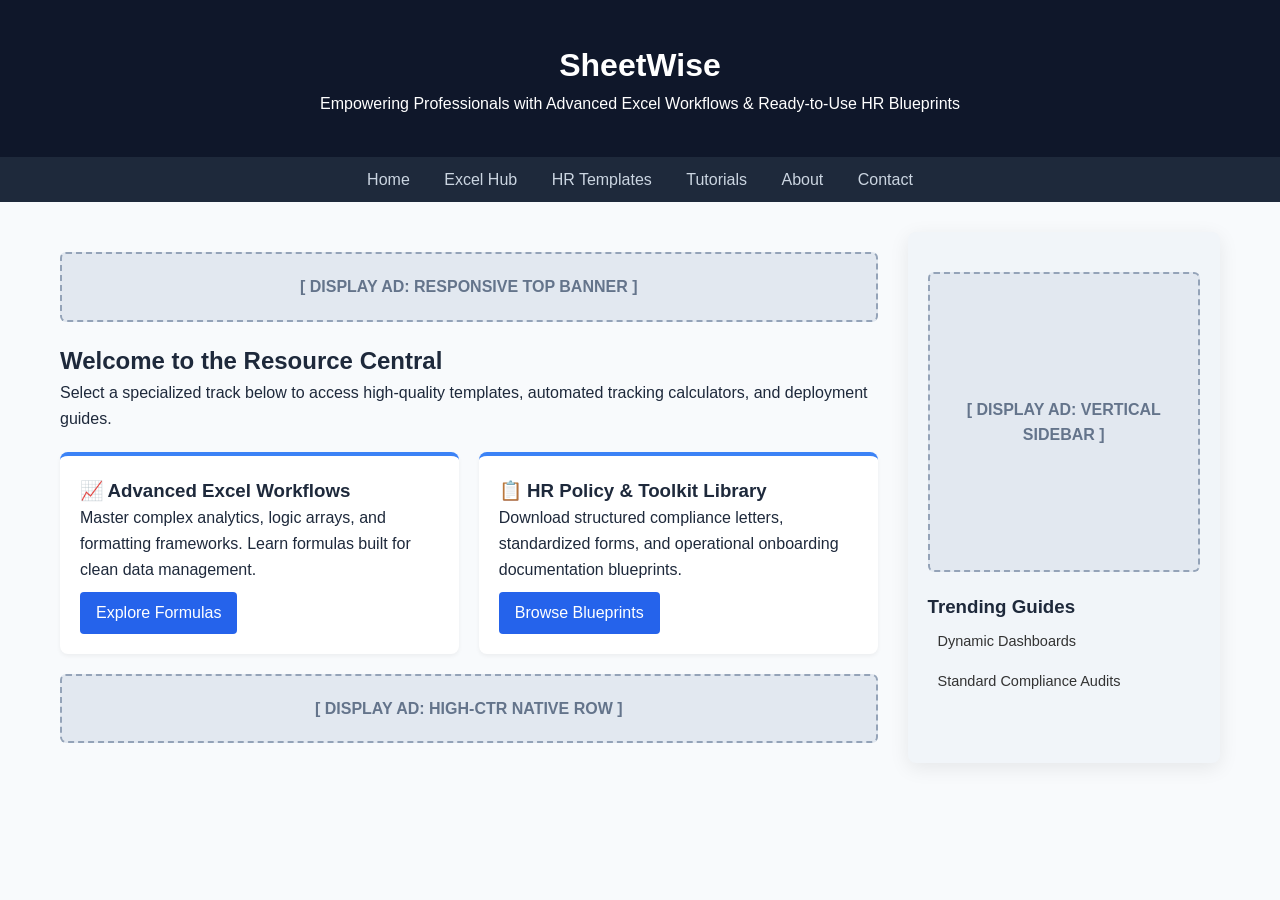
==== commit 8cee60d9: "Update index.html" ====
--- a/index.html
+++ b/index.html
@@ -1,179 +1,85 @@
 <!DOCTYPE html>
 <html lang="en">
-
 <head>
     <meta charset="UTF-8">
     <meta name="viewport" content="width=device-width, initial-scale=1.0">
-
-    <title>Excel & HR Learning Hub</title>
-
-    <meta name="description"
-        content="Learn Microsoft Excel, HR Operations, Automation, Dashboards and Business Productivity.">
-
-    <link href="https://cdn.jsdelivr.net/npm/bootstrap@5.3.3/dist/css/bootstrap.min.css" rel="stylesheet">
-    <link href="https://cdn.jsdelivr.net/npm/bootstrap-icons@1.11.3/font/bootstrap-icons.min.css" rel="stylesheet">
+    <title>SheetWise | HR Blueprints & Excel Mastery</title>
+    <!-- Linking your custom stylesheet -->
     <link rel="stylesheet" href="css/style.css">
+    <style>
+        /* Temporary layout rules until your style.css is fully coded */
+        body { font-family: 'Segoe UI', Arial, sans-serif; line-height: 1.6; color: #1e293b; margin: 0; padding: 0; background-color: #f8fafc; }
+        header { background: #0f172a; color: white; padding: 40px 20px; text-align: center; }
+        nav { background: #1e293b; padding: 10px; text-align: center; }
+        nav a { color: #cbd5e1; text-decoration: none; margin: 0 15px; font-weight: 500; }
+        nav a:hover { color: white; }
+        .main-container { max-width: 1200px; margin: 30px auto; padding: 0 20px; display: flex; gap: 30px; }
+        .content-area { flex: 3; }
+        .sidebar { flex: 1; background: #f1f5f9; padding: 20px; border-radius: 8px; min-height: 400px; }
+        .grid { display: grid; grid-template-columns: 1fr 1fr; gap: 20px; margin-top: 20px; }
+        .card { background: white; padding: 20px; border-radius: 8px; box-shadow: 0 2px 4px rgba(0,0,0,0.05); border-top: 4px solid #3b82f6; }
+        .ad-placeholder { background: #e2e8f0; border: 2px dashed #94a3b8; color: #64748b; padding: 20px; text-align: center; font-weight: bold; border-radius: 6px; margin: 20px 0; }
+        .btn { display: inline-block; background: #2563eb; color: white; padding: 8px 16px; text-decoration: none; border-radius: 4px; margin-top: 10px; }
+        .btn:hover { background: #1d4ed8; }
+    </style>
 </head>
-
 <body>
 
-<div id="progressBar"></div>
+<header>
+    <h1>SheetWise</h1>
+    <p>Empowering Professionals with Advanced Excel Workflows & Ready-to-Use HR Blueprints</p>
+</header>
 
-<!-- ===================== NAVBAR ===================== -->
-<nav class="navbar navbar-expand-lg navbar-dark bg-success shadow sticky-top">
-    <div class="container">
-        <a class="navbar-brand d-flex align-items-center fw-bold" href="index.html">
-            Excel & HR Learning Hub
-        </a>
-        <button class="navbar-toggler" type="button" data-bs-toggle="collapse" data-bs-target="#navbarMenu">
-            <span class="navbar-toggler-icon"></span>
-        </button>
-        <div class="collapse navbar-collapse" id="navbarMenu">
-            <ul class="navbar-nav ms-auto">
-                <li class="nav-item"><a class="nav-link active" href="index.html">Home</a></li>
-                <li class="nav-item"><a class="nav-link" href="excel.html">Excel</a></li>
-                <li class="nav-item"><a class="nav-link" href="hr.html">HR</a></li>
-                <li class="nav-item"><a class="nav-link" href="templates.html">Templates</a></li>
-                <li class="nav-item"><a class="nav-link" href="tutorials.html">Tutorials</a></li>
-                <li class="nav-item"><a class="nav-link" href="about.html">About</a></li>
-                <li class="nav-item"><a class="nav-link" href="contact.html">Contact</a></li>
-            </ul>
-        </div>
-    </div>
+<nav>
+    <a href="index.html">Home</a>
+    <a href="excel.html">Excel Hub</a>
+    <a href="hr.html">HR Templates</a>
+    <a href="tutorials.html">Tutorials</a>
+    <a href="about.html">About</a>
+    <a href="contact.html">Contact</a>
 </nav>
 
-<!-- ===================== HERO ===================== -->
-<section class="hero">
-    <div class="container">
-        <div class="row align-items-center">
-            <div class="col-lg-7">
-                <span class="badge bg-warning text-dark mb-3 fs-6">🚀 Learn Faster</span>
-                <h1 class="display-4 fw-bold">Master Excel & HR Skills</h1>
-                <p class="lead mt-3">
-                    Learn Microsoft Excel, HR Operations, Dashboards, Automation and business
-                    productivity through practical tutorials and real-world examples.
-                </p>
-                <div class="mt-4">
-                    <a href="excel.html" class="btn btn-warning btn-lg me-2">Start Learning</a>
-                    <a href="templates.html" class="btn btn-outline-light btn-lg">Free Templates</a>
-                </div>
+<div class="main-container">
+    <main class="content-area">
+        <!-- Top Ad Income Block -->
+        <div class="ad-placeholder">[ DISPLAY AD: RESPONSIVE TOP BANNER ]</div>
 
-                <div class="search-box mt-5">
-                    <input id="searchBox" type="text" placeholder="Search Excel Functions...">
-                    <button onclick="searchSite()"><i class="bi bi-search"></i></button>
-                </div>
+        <h2>Welcome to the Resource Central</h2>
+        <p>Select a specialized track below to access high-quality templates, automated tracking calculators, and deployment guides.</p>
 
-                <div class="stats mt-5">
-                    <div><h2>66+</h2><p>Functions</p></div>
-                    <div><h2>100+</h2><p>Templates</p></div>
-                    <div><h2>50+</h2><p>Tutorials</p></div>
-                </div>
+        <div class="grid">
+            <!-- Excel Platform Card -->
+            <div class="card">
+                <h3>📈 Advanced Excel Workflows</h3>
+                <p>Master complex analytics, logic arrays, and formatting frameworks. Learn formulas built for clean data management.</p>
+                <a href="excel.html" class="btn">Explore Formulas</a>
+            </div>
+
+            <!-- HR Platform Card -->
+            <div class="card">
+                <h3>📋 HR Policy & Toolkit Library</h3>
+                <p>Download structured compliance letters, standardized forms, and operational onboarding documentation blueprints.</p>
+                <a href="hr.html" class="btn">Browse Blueprints</a>
             </div>
         </div>
-    </div>
-</section>
 
-<!-- ===================== CATEGORIES ===================== -->
-<section class="container py-5">
-    <h2 class="text-center mb-5">Explore Learning Categories</h2>
-    <div class="row g-4">
-        <div class="col-md-4">
-            <a href="excel.html" class="text-decoration-none">
-                <div class="feature-card">
-                    <i class="bi bi-file-earmark-excel-fill display-3 text-success"></i>
-                    <h3 class="mt-3">Excel Functions</h3>
-                    <p>Search or browse every formula, from beginner to advanced.</p>
-                </div>
-            </a>
+        <!-- Middle Content Ad Income Block -->
+        <div class="ad-placeholder">[ DISPLAY AD: HIGH-CTR NATIVE ROW ]</div>
+    </main>
+
+    <aside class="sidebar">
+        <div class="ad-placeholder" style="height: 300px; display: flex; align-items: center; justify-content: center;">
+            [ DISPLAY AD: VERTICAL SIDEBAR ]
         </div>
-        <div class="col-md-4">
-            <a href="hr.html" class="text-decoration-none">
-                <div class="feature-card">
-                    <i class="bi bi-people-fill display-3 text-primary"></i>
-                    <h3 class="mt-3">HR Resources</h3>
-                    <p>Recruitment, Payroll, Attendance & Compliance.</p>
-                </div>
-            </a>
-        </div>
-        <div class="col-md-4">
-            <a href="templates.html" class="text-decoration-none">
-                <div class="feature-card">
-                    <i class="bi bi-folder-fill display-3 text-info"></i>
-                    <h3 class="mt-3">Templates</h3>
-                    <p>Download ready-to-use Excel & HR templates.</p>
-                </div>
-            </a>
-        </div>
-    </div>
-</section>
+        <h3>Trending Guides</h3>
+        <ul>
+            <li><a href="tutorials.html">Dynamic Dashboards</a></li>
+            <li><a href="templates.html">Standard Compliance Audits</a></li>
+        </ul>
+    </aside>
+</div>
 
-<!-- ===================== POPULAR FUNCTIONS ===================== -->
-<section class="container py-5">
-    <h2 class="text-center mb-5">🔥 Popular Functions</h2>
-    <div class="row g-4" id="homePopularGrid">
-        <div class="col-md-3 col-6"><a href="excel.html#IF" class="text-decoration-none"><div class="formula-card"><h4>IF</h4><p>Logical tests</p></div></a></div>
-        <div class="col-md-3 col-6"><a href="excel.html#VLOOKUP" class="text-decoration-none"><div class="formula-card"><h4>VLOOKUP</h4><p>Vertical lookup</p></div></a></div>
-        <div class="col-md-3 col-6"><a href="excel.html#SUMIFS" class="text-decoration-none"><div class="formula-card"><h4>SUMIFS</h4><p>Conditional sum</p></div></a></div>
-        <div class="col-md-3 col-6"><a href="excel.html#XLOOKUP" class="text-decoration-none"><div class="formula-card"><h4>XLOOKUP</h4><p>Modern lookup</p></div></a></div>
-    </div>
-    <div class="text-center mt-4">
-        <a href="excel.html" class="btn btn-success">Browse All Functions →</a>
-    </div>
-</section>
-
-<!-- ===================== WHY US ===================== -->
-<section class="container py-5">
-    <div class="row text-center">
-        <div class="col-md-3"><h1>📘</h1><h4>Easy Tutorials</h4><p>Simple language with practical examples.</p></div>
-        <div class="col-md-3"><h1>💼</h1><h4>HR Examples</h4><p>Real workplace scenarios and use cases.</p></div>
-        <div class="col-md-3"><h1>📥</h1><h4>Free Downloads</h4><p>Practice workbooks and templates.</p></div>
-        <div class="col-md-3"><h1>🎯</h1><h4>Instant Search</h4><p>Every formula, one search box away.</p></div>
-    </div>
-</section>
-
-<!-- ===================== ABOUT ===================== -->
-<section class="bg-light py-5">
-    <div class="container text-center">
-        <h2 class="mb-4">Welcome to Excel & HR Learning Hub</h2>
-        <p class="lead">
-            Our mission is to simplify Microsoft Excel and HR learning through practical
-            examples, downloadable templates, and business-oriented tutorials.
-        </p>
-    </div>
-</section>
-
-<!-- ===================== FOOTER ===================== -->
-<footer class="text-white pt-5 pb-3">
-    <div class="container">
-        <div class="row">
-            <div class="col-md-4">
-                <h4>Excel & HR Learning Hub</h4>
-                <p>Helping professionals master Excel, HR, Automation, and Dashboards.</p>
-            </div>
-            <div class="col-md-4">
-                <h4>Quick Links</h4>
-                <ul class="list-unstyled">
-                    <li><a href="index.html" class="text-white">Home</a></li>
-                    <li><a href="excel.html" class="text-white">Excel</a></li>
-                    <li><a href="about.html" class="text-white">About</a></li>
-                    <li><a href="contact.html" class="text-white">Contact</a></li>
-                </ul>
-            </div>
-            <div class="col-md-4">
-                <h4>Follow Us</h4>
-                <p><i class="bi bi-linkedin"></i> LinkedIn</p>
-                <p><i class="bi bi-github"></i> GitHub</p>
-            </div>
-        </div>
-        <hr>
-        <p class="text-center mb-0">© <span id="year"></span> Excel & HR Learning Hub. All Rights Reserved.</p>
-    </div>
-</footer>
-
-<button id="topBtn" title="Back to top">↑</button>
-
-<script src="https://cdn.jsdelivr.net/npm/bootstrap@5.3.3/dist/js/bootstrap.bundle.min.js"></script>
+<!-- Linking your custom automation script -->
 <script src="js/script.js"></script>
-
 </body>
 </html>
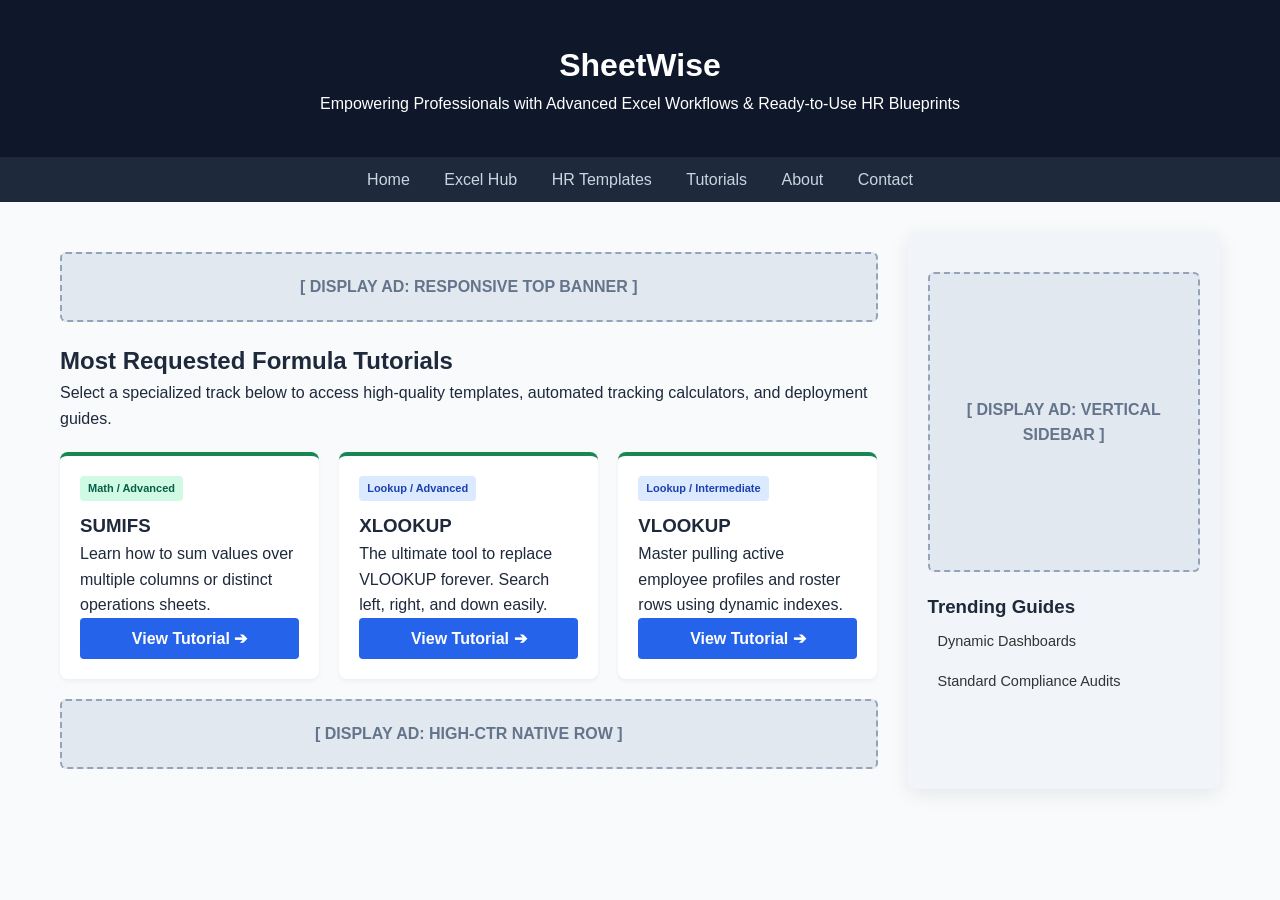
==== commit b0790346: "Update index.html" ====
--- a/index.html
+++ b/index.html
@@ -4,7 +4,6 @@
     <meta charset="UTF-8">
     <meta name="viewport" content="width=device-width, initial-scale=1.0">
     <title>SheetWise | HR Blueprints & Excel Mastery</title>
-    <!-- Linking your custom stylesheet -->
     <link rel="stylesheet" href="css/style.css">
     <style>
         /* Temporary layout rules until your style.css is fully coded */
@@ -17,10 +16,16 @@
         .content-area { flex: 3; }
         .sidebar { flex: 1; background: #f1f5f9; padding: 20px; border-radius: 8px; min-height: 400px; }
         .grid { display: grid; grid-template-columns: 1fr 1fr; gap: 20px; margin-top: 20px; }
-        .card { background: white; padding: 20px; border-radius: 8px; box-shadow: 0 2px 4px rgba(0,0,0,0.05); border-top: 4px solid #3b82f6; }
+        /* Style modification to support 3 cards dynamically on large screens if desired */
+        .formula-grid { display: grid; grid-template-columns: repeat(auto-fit, minmax(240px, 1fr)); gap: 20px; margin-top: 20px; }
+        .card { background: white; padding: 20px; border-radius: 8px; box-shadow: 0 2px 4px rgba(0,0,0,0.05); border-top: 4px solid #3b82f6; display: flex; flex-direction: column; }
+        .card-excel { border-top-color: #198754; } /* Custom green accents for Excel links */
         .ad-placeholder { background: #e2e8f0; border: 2px dashed #94a3b8; color: #64748b; padding: 20px; text-align: center; font-weight: bold; border-radius: 6px; margin: 20px 0; }
-        .btn { display: inline-block; background: #2563eb; color: white; padding: 8px 16px; text-decoration: none; border-radius: 4px; margin-top: 10px; }
+        .btn { display: inline-block; background: #2563eb; color: white; padding: 8px 16px; text-decoration: none; border-radius: 4px; margin-top: auto; font-weight: bold; text-align: center; }
         .btn:hover { background: #1d4ed8; }
+        .badge { display: inline-block; padding: 4px 8px; font-size: 11px; font-weight: bold; border-radius: 4px; margin-bottom: 10px; width: fit-content; }
+        .badge-math { background-color: #d1fae5; color: #065f46; }
+        .badge-lookup { background-color: #dbeafe; color: #1e40af; }
     </style>
 </head>
 <body>
@@ -41,29 +46,34 @@
 
 <div class="main-container">
     <main class="content-area">
-        <!-- Top Ad Income Block -->
         <div class="ad-placeholder">[ DISPLAY AD: RESPONSIVE TOP BANNER ]</div>
 
-        <h2>Welcome to the Resource Central</h2>
+        <h2>Most Requested Formula Tutorials</h2>
         <p>Select a specialized track below to access high-quality templates, automated tracking calculators, and deployment guides.</p>
 
-        <div class="grid">
-            <!-- Excel Platform Card -->
-            <div class="card">
-                <h3>📈 Advanced Excel Workflows</h3>
-                <p>Master complex analytics, logic arrays, and formatting frameworks. Learn formulas built for clean data management.</p>
-                <a href="excel.html" class="btn">Explore Formulas</a>
+        <div class="formula-grid">
+            <div class="card card-excel">
+                <span class="badge badge-math">Math / Advanced</span>
+                <h3>SUMIFS</h3>
+                <p>Learn how to sum values over multiple columns or distinct operations sheets.</p>
+                <a href="formulas/sumifs.html" class="btn">View Tutorial ➔</a>
             </div>
 
-            <!-- HR Platform Card -->
-            <div class="card">
-                <h3>📋 HR Policy & Toolkit Library</h3>
-                <p>Download structured compliance letters, standardized forms, and operational onboarding documentation blueprints.</p>
-                <a href="hr.html" class="btn">Browse Blueprints</a>
+            <div class="card card-excel">
+                <span class="badge badge-lookup">Lookup / Advanced</span>
+                <h3>XLOOKUP</h3>
+                <p>The ultimate tool to replace VLOOKUP forever. Search left, right, and down easily.</p>
+                <a href="formulas/xlookup.html" class="btn">View Tutorial ➔</a>
+            </div>
+
+            <div class="card card-excel">
+                <span class="badge badge-lookup">Lookup / Intermediate</span>
+                <h3>VLOOKUP</h3>
+                <p>Master pulling active employee profiles and roster rows using dynamic indexes.</p>
+                <a href="formulas/vlookup.html" class="btn">View Tutorial ➔</a>
             </div>
         </div>
 
-        <!-- Middle Content Ad Income Block -->
         <div class="ad-placeholder">[ DISPLAY AD: HIGH-CTR NATIVE ROW ]</div>
     </main>
 
@@ -79,7 +89,6 @@
     </aside>
 </div>
 
-<!-- Linking your custom automation script -->
 <script src="js/script.js"></script>
 </body>
 </html>
--- a/css/style.css
+++ b/css/style.css
@@ -593,3 +593,29 @@
     .navbar-brand { font-size: 20px; }
     .arg-table th { width: auto; }
 }
+/* ================= AD SENSITIVE WRAPPERS ================= */
+.ad-slot-header {
+    min-height: 90px;
+    background: #f8fafc;
+    border: 1px dashed #cbd5e1;
+    display: flex;
+    align-items: center;
+    justify-content: center;
+    font-size: 12px;
+    color: #94a3b8;
+    margin: 15px 0;
+    border-radius: 6px;
+}
+
+.ad-slot-sidebar {
+    min-height: 250px;
+    background: #f8fafc;
+    border: 1px dashed #cbd5e1;
+    display: flex;
+    align-items: center;
+    justify-content: center;
+    font-size: 12px;
+    color: #94a3b8;
+    margin: 20px 0;
+    border-radius: 6px;
+}
